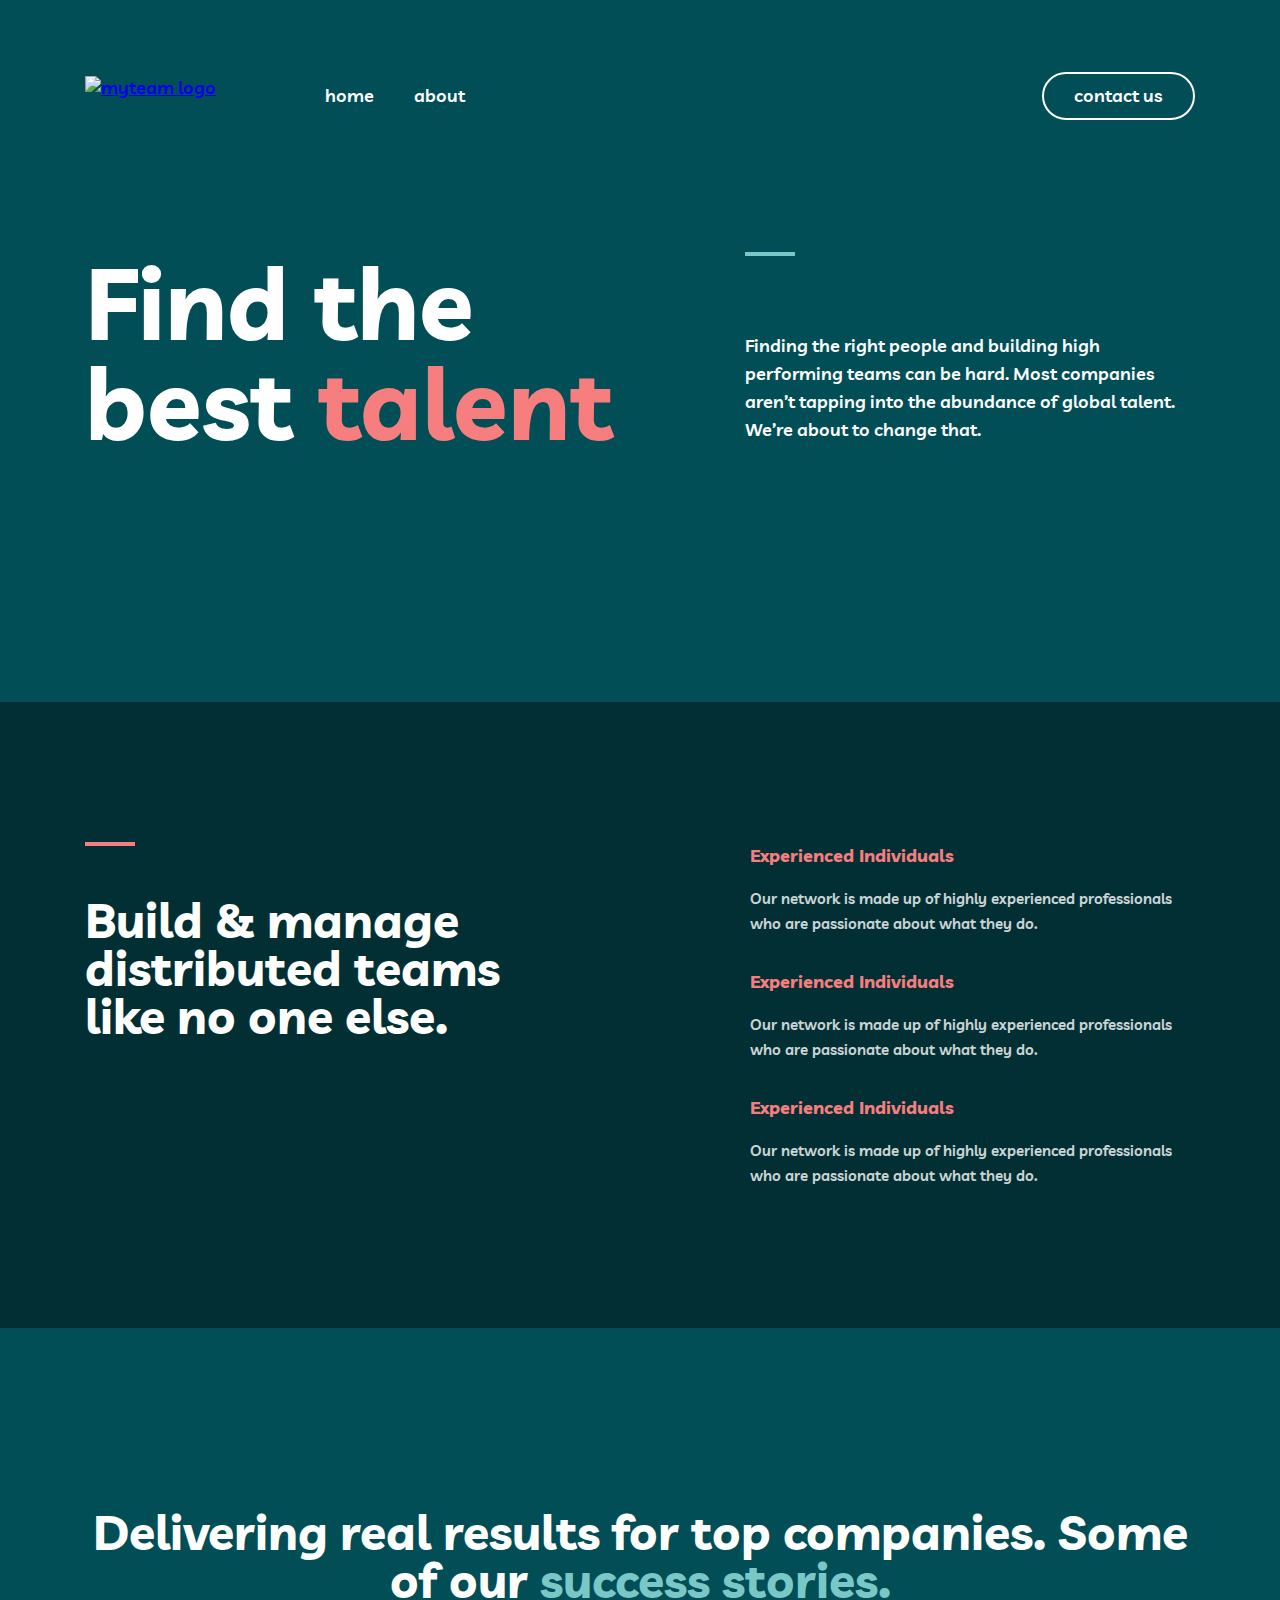
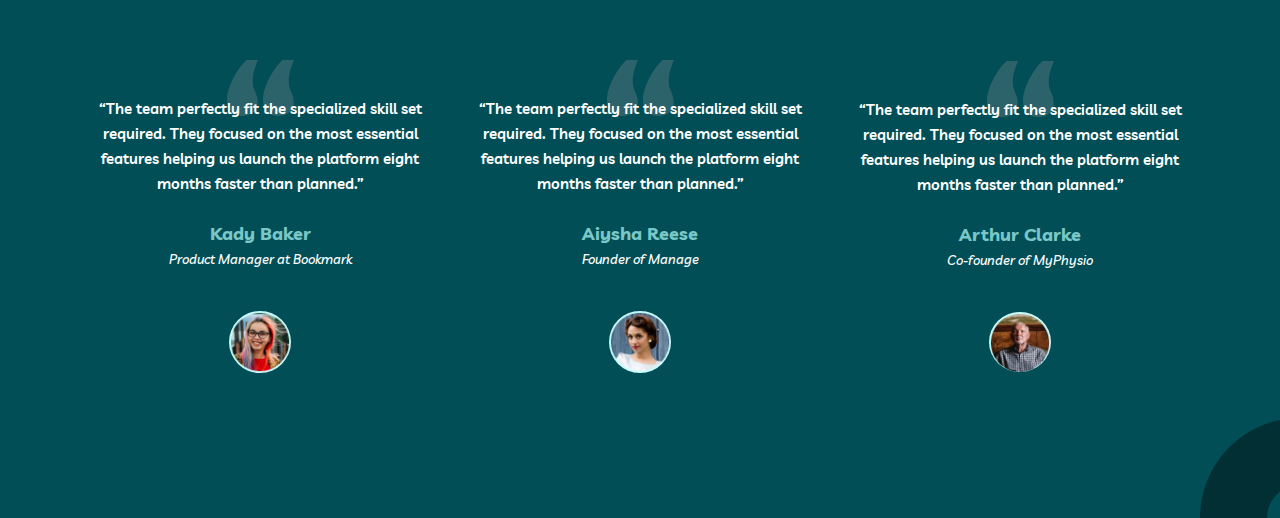
==== index.html @ 44276fc3 "add reviews section desktop and responsive  fix features bg and header width" ====
<!DOCTYPE html>
<html lang="en">

<head>
  <meta charset="UTF-8" />
  <meta name="viewport" content="width=device-width, initial-scale=1.0" />
  <title>Document</title>
  <link href="https://fonts.googleapis.com/css2?family=Livvic:wght@500;600;700&display=swap" rel="stylesheet">
  <link rel="stylesheet" href="./css/normalize.css" />
  <!-- <link rel="stylesheet" href="./css/style.min.css"> -->
  <link rel="stylesheet" href="./css/style.css" />

</head>


<body>
  <!-- HEADER -->

  <header class="header">
    <div class="container header__container">
      <a class="header__logo-link logo-link" href="index.html">
        <img class="logo-link__img" src="./img/logo.svg" alt="myteam logo" width="160" height="40">
      </a>
      <div class="header__nav-wrapper">
        <nav class="nav">
          <ul class="nav__list">
            <li class="nav__item">
              <a class="nav__link" href="#">home</a>
            </li>
            <li class="nav__item">
              <a class="nav__link" href="#">about</a>
            </li>
          </ul>
          <a class="nav__contact btn btn--light" href="#">contact us</a>
        </nav>
      </div>
      <button class="toggler-btn" type="button" aria-label="toggle menu button">
      </button>
    </div>
  </header>

  <!-- INTRO -->

  <section class="intro">
    <div class="container intro__container">
      <h1 class="intro__header">Find the best
        <span class="intro__header-span">talent</span></h1>
      <p class="intro__desc">Finding the right people and building high performing teams can be hard. Most companies
        aren’t tapping into the abundance of global talent. We’re about to change that.</p>
    </div>
  </section>

  <!-- FEATURES -->

  <section class="features">
    <div class="container features__container">
      <h2 class="features__header">Build & manage distributed teams like no one else.</h2>
      <ul class="features__list">
        <li class="features__item feature feature-man">
          <div class="feature__info">
            <h2 class="feature__header">Experienced Individuals</h2>
            <p class="feature__desc">Our network is made up of highly experienced professionals who are passionate about
              what they do.</p>
          </div>
        </li>
        <li class="features__item feature feature-easy">
          <div class="feature__info">
            <h2 class="feature__header">Experienced Individuals</h2>
            <p class="feature__desc">Our network is made up of highly experienced professionals who are passionate about
              what they do.</p>
          </div>
        </li>
        <li class="features__item feature feature-diagram">
          <div class="feature__info">
            <h2 class="feature__header">Experienced Individuals</h2>
            <p class="feature__desc">Our network is made up of highly experienced professionals who are passionate about
              what they do.</p>
          </div>
        </li>
      </ul>
    </div>
  </section>

  <section class="reviews">
    <div class="container">
      <h2 class="reviews__header">
        Delivering real results for top companies. Some of our
        <span class="reviews__header-span">success stories.</span>
      </h2>
      <ul class="reviews__list">
        <li class="reviews__item review">
          <p class="review__desc"> “The team perfectly fit the specialized skill set required. They focused on the most
            essential features helping us launch the platform eight months faster than planned.”</p>
          <div class="review__user">
            <p class="review__user-name">Kady Baker</p>
            <p class="review__user-job">Product Manager at Bookmark</p>
            <img class="review__user-img" src="./img/qizil.jpg" alt="Qizil koylakli xonim" width="62" height="62"
              srcset="./img/qizil.jpg 1x, ./img/qizil@2x.jpg 2x">
          </div>
        </li>
        <li class="reviews__item review">
          <p class="review__desc"> “The team perfectly fit the specialized skill set required. They focused on the most
            essential features helping us launch the platform eight months faster than planned.”</p>
          <div class="review__user">
            <p class="review__user-name">Aiysha Reese</p>
            <p class="review__user-job">Founder of Manage</p>
            <img class="review__user-img" src="./img/qiz-oq.jpg" alt="qiz oq koylakli" width="62" height="62"
              srcset="./img/qiz-oq.jpg 1x, ./img/qiz-oq@2x.jpg 2x">
          </div>
        </li>
        <li class="reviews__item review">
          <p class="review__desc"> “The team perfectly fit the specialized skill set required. They focused on the most
            essential features helping us launch the platform eight months faster than planned.”</p>
          <div class="review__user">
            <p class="review__user-name">Arthur Clarke</p>
            <p class="review__user-job">Co-founder of MyPhysio</p>
            <img class="review__user-img" src="./img/bobo.jpg" alt="bobo" width="62" height="62"
              srcset="./img/bobo.jpg 1x, ./img/bobo@2x.jpg 2x">
          </div>
        </li>
      </ul>
    </div>
  </section>

  <script>
    var header = document.querySelector('.header');
    var btn = document.querySelector('.toggler-btn');
    btn.addEventListener('click', () => {
      header.classList.toggle('header--open');
    });
  </script>
</body>

</html>
---- css/style.css ----
html {
  box-sizing: border-box;
  scroll-behavior: smooth;
}

*,
*::before,
*::after {
  box-sizing: inherit;
}

body {
  padding: 0;
  margin: 0;
  font-family: "Livvic", "Arial", sans-serif;
  font-size: 18px;
  background-color: #014e56;
  color: #fff;
  font-weight: 600;
}

img {
  max-width: 100%;
  height: auto;
}

.visually-hidden {
  position: absolute;
  width: 1px;
  height: 1px;
  margin: -1px;
  border: 0;
  padding: 0;
  clip: rect(0 0 0 0);
  overflow: hidden;
}

.container {
  max-width: 1150px;
  padding-left: 20px;
  padding-right: 20px;
  margin-left: auto;
  margin-right: auto;
}

/* btn */

.btn {
  display: inline-block;
  vertical-align: baseline;
  padding: 8px 30px;
  border: 2px solid transparent;
  border-radius: 24px;
  font-size: 18px;
  line-height: 28px;
  text-transform: lowercase;
  text-decoration: none;
  text-align: center;
  white-space: nowrap;
}

.btn:active {
  opacity: 0.7;
}
/* Light btn */
.btn--light {
  border-color: #fff;
  color: #fff;
}

.btn--light:hover {
  background-color: #fff;
  color: #002529;
}

.btn--light[disabled],
.btn--light.disabled {
  opacity: 0.25;
  background-color: transparent;
  color: #fff;
  pointer-events: none;
}

/* Dark btn */

.btn--dark {
  border-color: #012f34;
  color: #012f34;
}

.btn--dark:hover {
  background-color: #012f34;
  color: #fff;
}

.btn--dark[disabled],
.btn--dark.disabled {
  opacity: 0.25;
  background-color: transparent;
  color: #012f34;
  pointer-events: none;
}

/* Secondary btn */

.btn--secondary {
  background-color: #fff;
  border-color: #fff;
  color: #002529;
}

.btn--secondary:hover {
  border-color: #79c8c7;
  background-color: #79c8c7;
  color: #002529;
}

.btn--secondary[disabled],
.btn--secondary.disabled {
  opacity: 0.25;
  background-color: #79c8c7;
  color: #002529;
  pointer-events: none;
}

.header {
  padding-top: 72px;
  padding-bottom: 72px;
}
.header__container {
  display: flex;
  align-items: center;
}
.header__logo-link {
  margin-right: 80px;
}
.logo-link {
  flex-shrink: 0;
}

.logo-link__img {
  display: block;
}
.header__nav-wrapper {
  flex-grow: 1;
}
.nav {
  display: flex;
  align-items: center;
}
.nav__list {
  margin-top: 0;
  margin-bottom: 0;
  padding-left: 0;
  list-style-type: none;
  display: flex;
  align-items: center;
}
.nav__item:not(:last-child) {
  margin-right: 40px;
}
.nav__link {
  display: block;
  text-decoration: none;
  font-weight: 600;
  font-size: 18px;
  line-height: 28px;
  color: #ffffff;
}
.nav__contact {
  margin-left: auto;
}
.toggler-btn {
  display: none;
}
.intro {
  padding-top: 60px;
  padding-bottom: 250px;
  background-image: url("../img/disc-dark.png"), url("../img/disc-double.png");
  background-repeat: no-repeat;
  background-position: left calc(50% - 770px) top 60px,
    right calc(50% - 400px) bottom -100px;
}
.intro__container {
  display: flex;
  align-items: flex-start;
  justify-content: space-between;
}
.intro__header {
  margin-top: 0;
  margin-bottom: 0;
  font-weight: bold;
  font-size: 100px;
  line-height: 100px;
  color: #ffffff;
  max-width: 620px;
}
.intro__header-span {
  display: inline-block;
  vertical-align: baseline;
  color: #f67e7e;
}
.intro__desc {
  margin-top: 0;
  margin-bottom: 0;
  padding-top: 80px;
  font-weight: 600;
  font-size: 18px;
  line-height: 28px;
  color: #ffffff;
  max-width: 450px;
  position: relative;
}
.intro__desc::before {
  content: "";
  display: block;
  height: 4px;
  width: 50px;
  background-color: #79c8c7;
  position: absolute;
  top: 0;
  left: 0;
}
.features {
  padding-top: 140px;
  padding-bottom: 140px;
  background-color: #012f34;
  background-image: url("../img/features-bg.png");
  background-repeat: no-repeat;
  background-position: right calc(50% - 760px) bottom;
}
.features__container {
  display: flex;
  align-items: flex-start;
  justify-content: space-between;
}
.features__header {
  margin-top: 0;
  margin-bottom: 0;
  margin-right: 125px;
  padding-top: 54px;
  font-weight: bold;
  font-size: 48px;
  line-height: 48px;
  color: #ffffff;
  max-width: 445px;
  position: relative;
}
.features__header::before {
  content: "";
  display: block;
  height: 4px;
  width: 50px;
  background-color: #f67e7e;
  position: absolute;
  top: 0;
  left: 0;
}
.features__list {
  margin-top: 0;
  margin-bottom: 0;
  padding-left: 0;
  list-style-type: none;
  display: flex;
  flex-direction: column;
}
.features__item:not(:last-child) {
  margin-bottom: 32px;
}
.feature {
  display: flex;
  align-items: flex-start;
}
.feature::before {
  content: "";
  width: 72px;
  height: 72px;
  background-repeat: no-repeat;
  background-position: center center;
  margin-right: 23px;
}
.feature-man::before {
  background-image: url("../img/man.png");
}
.feature-easy::before {
  background-image: url("../img/easy.png");
}
.feature-diagram::before {
  background-image: url("../img/diagram.png");
}
.feature__info {
  max-width: 445px;
}
.feature__header {
  margin-top: 0;
  margin-bottom: 16px;
  font-weight: bold;
  font-size: 18px;
  line-height: 28px;
  color: #f67e7e;
}
.feature__desc {
  margin-top: 0;
  margin-bottom: 0;
  font-weight: 600;
  font-size: 15px;
  line-height: 25px;
  color: #ffffff;
  mix-blend-mode: normal;
  opacity: 0.8;
}
.reviews {
  padding-top: 140px;
  padding-bottom: 140px;
  background-image: url("../img/reviews-bg.png"),
    url("../img/reviews-bottom.png");
  background-repeat: no-repeat;
  background-position: left calc(50% - 700px) top,
    right calc(50% - 660px) bottom -100px;
}
.reviews__header {
  font-weight: bold;
  font-size: 48px;
  line-height: 48px;
  text-align: center;
  color: #ffffff;
  margin-bottom: 56px;
}
.reviews__header-span {
  color: #79c8c7;
}
.reviews__list {
  margin-top: 0;
  margin-bottom: 0;
  padding-left: 0;
  list-style-type: none;
  display: flex;
  align-items: center;
}
.reviews__item {
  max-width: 350px;
  text-align: center;
  padding-top: 36px;
  background-image: url("../img/qosh.png");
  background-repeat: no-repeat;
  background-position: center top;
}
.reviews__item:not(:last-child) {
  margin-right: 30px;
}
.review__desc {
  font-weight: 600;
  font-size: 15px;
  line-height: 25px;
  color: #ffffff;
  margin-top: 0;
  margin-bottom: 24px;
}
.review__user {
}
.review__user-name {
  font-weight: bold;
  font-size: 18px;
  line-height: 28px;
  color: #79c8c7;
  margin-top: 0;
  margin-bottom: 2px;
}
.review__user-job {
  font-weight: 500;
  font-style: italic;
  font-size: 13px;
  line-height: 18px;
  color: #ffffff;
  margin-top: 0;
  margin-bottom: 43px;
}
.review__user-img {
  border-radius: 50%;
  /* border: 2px solid #c4fffe; */
}
@media only screen and (max-width: 768px) {
  .container {
    padding-left: 40px;
    padding-right: 40px;
  }
  .header {
    padding-top: 64px;
    padding-bottom: 64px;
  }
  .header__logo-link {
    margin-right: 48px;
  }
  .logo-link__img {
    width: 128px;
    height: 32px;
  }
  .intro {
    padding-top: 48px;
    padding-bottom: 256px;
    background-image: url("../img/disc-double.png");
    background-repeat: no-repeat;
    background-position: center bottom -100px;
  }
  .intro__container {
    align-items: center;
    flex-direction: column;
  }
  .intro__header {
    margin-bottom: 24px;
    text-align: center;
    font-size: 64px;
    line-height: 56px;
    max-width: 350px;
  }
  .intro__desc {
    text-align: center;
    padding-top: 0;
    font-size: 15px;
    line-height: 28px;
  }
  .intro__desc::before {
    display: none;
  }
  .features {
    padding-top: 100px;
    padding-bottom: 100px;
    padding-left: 50px;
    padding-right: 50px;
    background-position: right calc(50% - 390px) top;
  }
  .features__container {
    flex-direction: column;
  }
  .features__header {
    margin-bottom: 65px;
    margin-right: 0;
    padding-top: 32px;
    font-size: 32px;
    line-height: 32px;
    max-width: 445px;
  }
  .features__list {
    flex-direction: column;
  }
  .reviews {
    padding-top: 100px;
    padding-bottom: 100px;
    background-image: url("../img/reviews-bg.png"),
      url("../img/reviews-bottom.png");
    background-position: left top, right bottom -100px;
  }
  .reviews__header {
    font-size: 32px;
    line-height: 32px;
    margin-bottom: 48px;
  }
  .reviews__list {
    flex-direction: column;
  }
  .reviews__item {
    max-width: 100%;
    margin-bottom: 48px;
  }
  .reviews__item:not(:last-child) {
    margin-right: 0;
  }
  .review__desc {
    margin-bottom: 16px;
  }
  .review__user {
  }
  .review__user-name {
  }
  .review__user-job {
    margin-bottom: 16px;
  }
}
@media only screen and (max-width: 700px) {
  .header {
    padding-top: 48px;
    padding-bottom: 48px;
  }
  .header__container {
    justify-content: space-between;
  }
  .header__nav-wrapper {
    display: none;
    background-color: rgba(0, 0, 0, 0.5);
    position: fixed;
    z-index: 5;
    top: 0;
    left: 0;
    width: 100%;
    height: 100%;
  }
  .nav {
    flex-direction: column;
    display: none;
    align-items: flex-start;
    position: absolute;
    top: 0;
    right: 0;
    width: 68%;
    height: 100%;
    padding-left: 48px;
    padding-top: 112px;
    background-color: #2c6269;
    background-image: url("../img/disc-red.png");
    background-repeat: no-repeat;
    background-position: right -100px bottom;
    transform: translateX(100%);
    animation-name: nav-animation;
    animation-duration: 0.6s;
    animation-fill-mode: forwards;
    animation-iteration-count: 1;
  }
  .nav__list {
    flex-direction: column;
    margin-bottom: 34px;
    align-items: flex-start;
  }
  .nav__item:not(:last-child) {
    margin-left: 0;
    margin-right: 0;
    margin-bottom: 24px;
  }
  .nav__item {
    transform: translateX(100%);
    opacity: 0;
    animation-name: nav-item;
    animation-duration: 1s;
    animation-fill-mode: forwards;
    animation-iteration-count: 1;
  }
  .nav__contact {
    margin: 0;
    transform: translateX(100%);
    opacity: 0;
    animation-name: nav-item;
    animation-duration: 1s;
    animation-fill-mode: forwards;
    animation-iteration-count: 1;
  }
  .toggler-btn {
    display: block;
    position: relative;
    z-index: 10;
    border: none;
    outline: none;
    padding: 0;
    width: 20px;
    height: 17px;
    background-color: transparent;
    background-image: url("../img/toggle.svg");
    background-position: left top;
    transition: background-position 0.2s ease;
  }
  .toggler-btn::before {
    content: "";
    position: absolute;
    left: 0;
    top: 0;
    width: 100%;
    height: 100%;
    transform: scale(2);
    content: "";
  }
  .header--open .header__nav-wrapper {
    display: block;
  }
  .header--open .nav {
    display: block;
  }
  .header--open .toggler-btn {
    background-position: right center;
  }
  @keyframes nav-animation {
    from {
      transform: translateX(100%);
    }
    to {
      transform: translateX(0);
    }
  }
  @keyframes nav-item {
    from {
      transform: translateX(100%);
      opacity: 0;
    }
    to {
      transform: translateX(0);
      opacity: 1;
    }
  }
  .intro {
    padding-top: 32px;
    padding-bottom: 197px;
    background-image: url("../img/disc-double.png");
    background-repeat: no-repeat;
    background-position: center bottom -100px;
  }
  .intro__container {
    align-items: center;
    flex-direction: column;
  }
  .intro__header {
    margin-bottom: 18px;
    text-align: center;
    font-size: 40px;
    line-height: 40px;
    max-width: 245px;
  }
  .intro__desc {
    text-align: center;
    padding-top: 0;
    font-size: 15px;
    line-height: 28px;
  }
  .intro__desc::before {
    display: none;
  }
  .features {
    padding-top: 64px;
    padding-bottom: 64px;
    padding-left: 0;
    padding-right: 0;
    background-position: right -100px top;
  }
  .features__container {
    flex-direction: column;
  }
  .features__header {
    margin-bottom: 56px;
    max-width: 445px;
    /* min-width: 100%; */
  }
  .features__list {
    flex-direction: column;
    justify-content: center;
  }
  .features__item {
    text-align: center;
    flex-direction: column;
    margin-bottom: 48px;
  }
  .feature__info {
    /* max-width: 327px; */
    max-width: 100%;
  }
  .features__item::before {
    margin-right: auto;
    margin-left: auto;
    margin-bottom: 16px;
  }
  .reviews {
    padding-top: 140px;
    padding-bottom: 140px;
    background-image: url("../img/reviews-bg.png"),
      url("../img/reviews-bottom.png");
    background-position: left top, right bottom -100px;
  }
  .reviews__header {
    margin-bottom: 48px;
  }
  .reviews__list {
    flex-direction: column;
  }
  .reviews__item {
    margin-bottom: 48px;
  }
  .reviews__item:not(:last-child) {
    margin-right: 0;
  }
  .review__desc {
    margin-bottom: 16px;
  }
  .review__user {
  }
  .review__user-name {
  }
  .review__user-job {
    margin-bottom: 16px;
  }
}
@media only screen and (max-width: 450px) {
  .features__header {
    max-width: 240px;
    /* min-width: 100%; */
  }
}
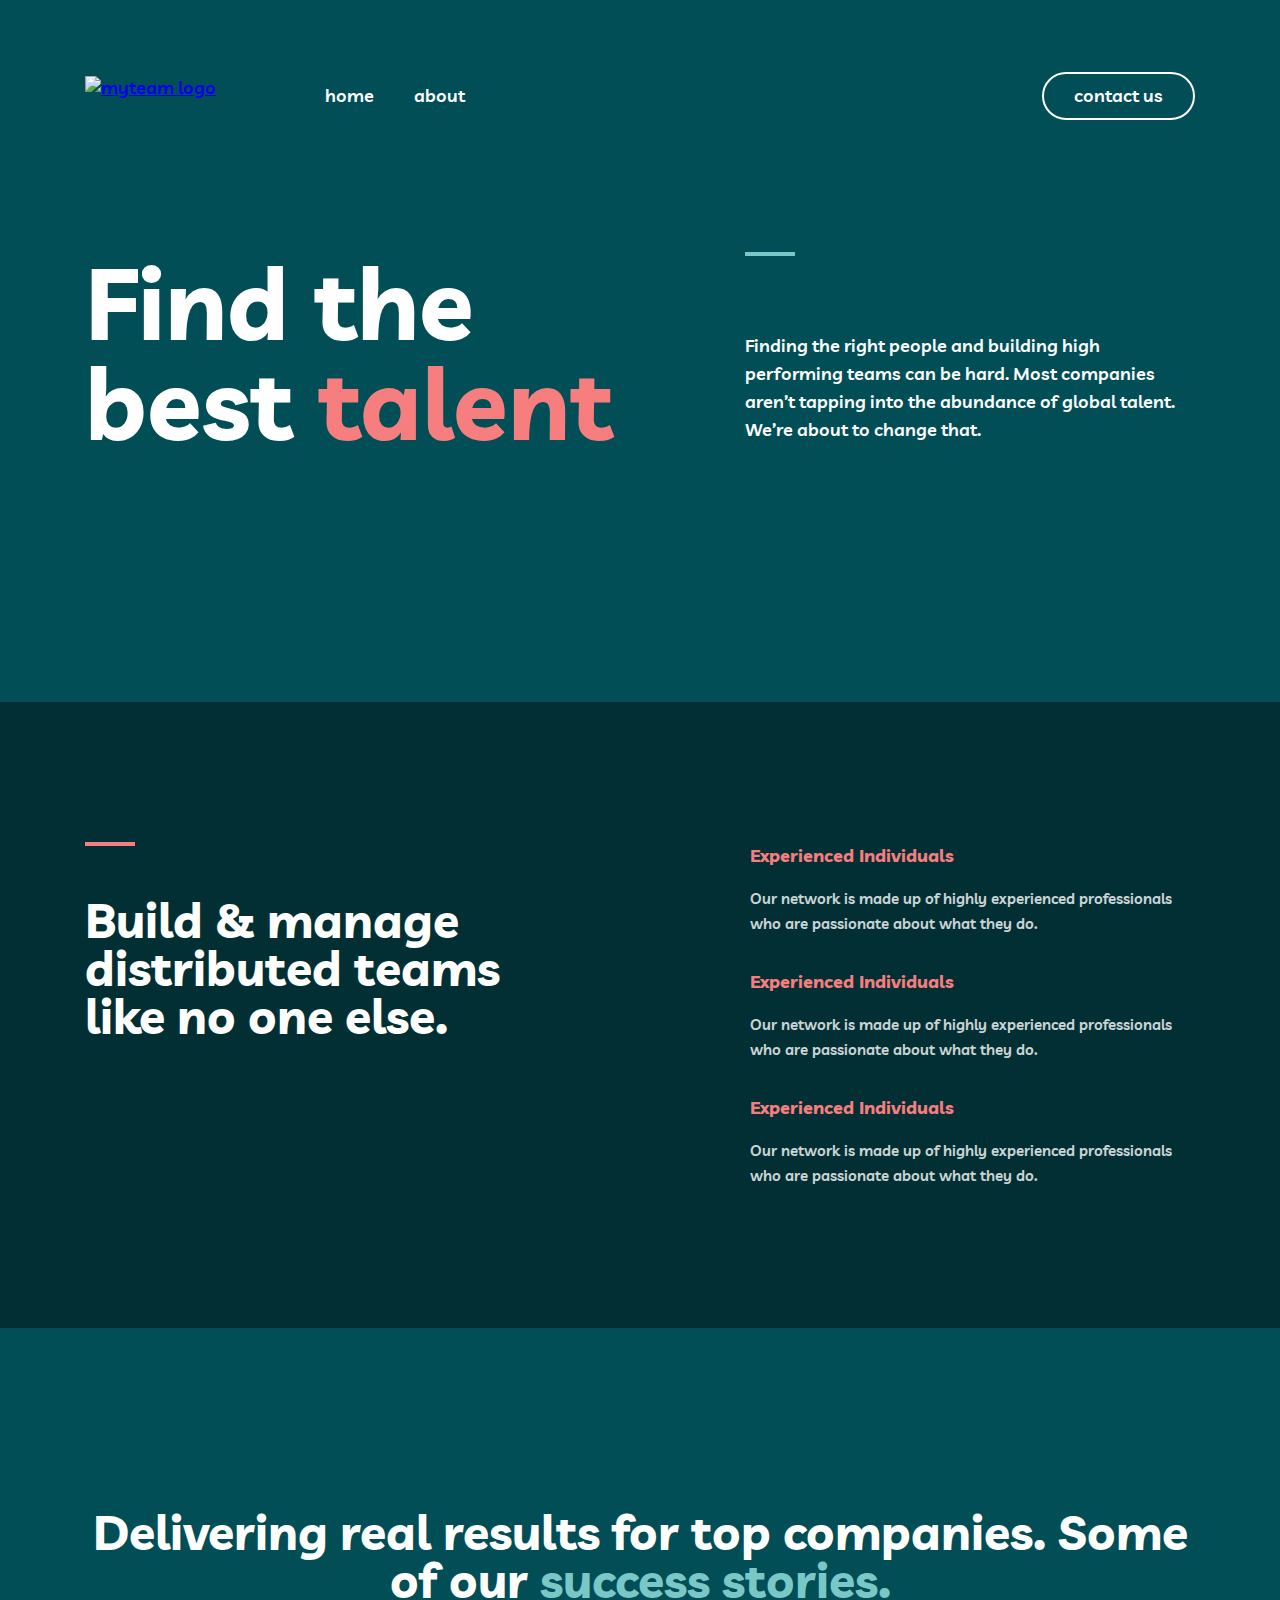
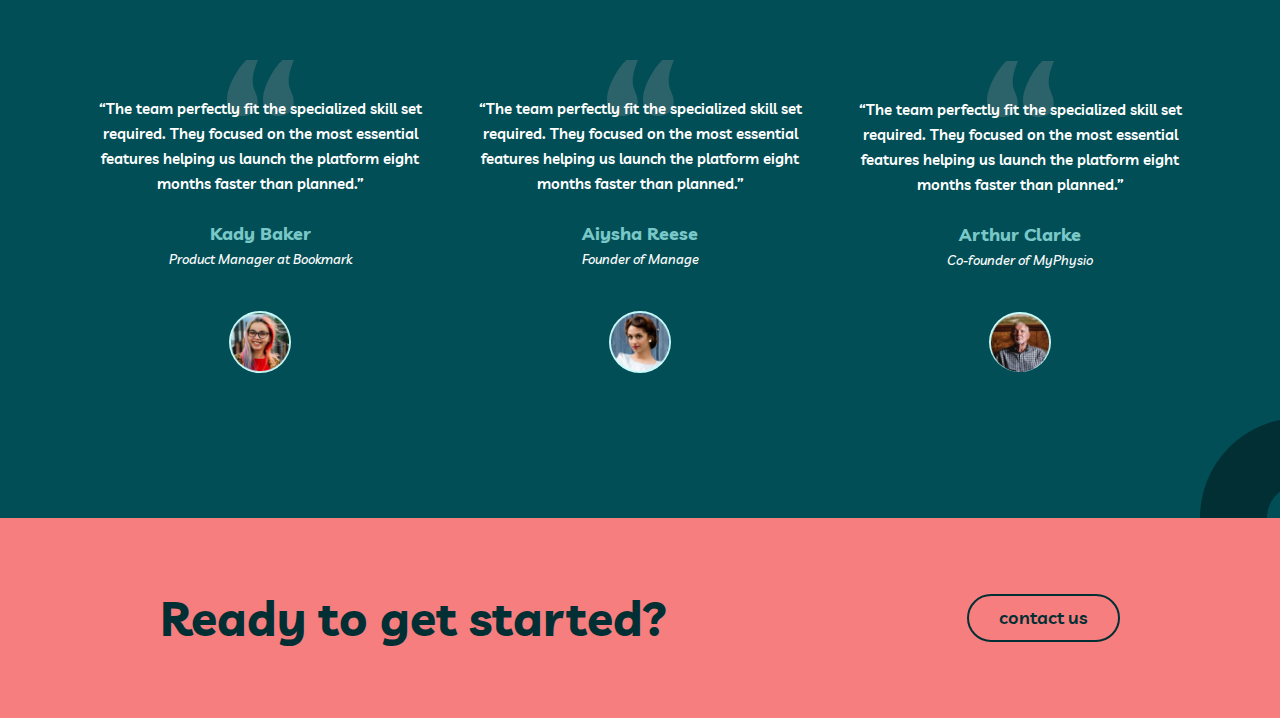
==== commit 4e100f48: "add start action  section desktop and responsive change mobile and planshet container padding" ====
--- a/index.html
+++ b/index.html
@@ -15,7 +15,6 @@
 
 <body>
   <!-- HEADER -->
-
   <header class="header">
     <div class="container header__container">
       <a class="header__logo-link logo-link" href="index.html">
@@ -39,88 +38,106 @@
     </div>
   </header>
 
-  <!-- INTRO -->
+  <main class="main">
 
-  <section class="intro">
-    <div class="container intro__container">
-      <h1 class="intro__header">Find the best
-        <span class="intro__header-span">talent</span></h1>
-      <p class="intro__desc">Finding the right people and building high performing teams can be hard. Most companies
-        aren’t tapping into the abundance of global talent. We’re about to change that.</p>
-    </div>
-  </section>
+    <!-- INTRO -->
+    <section class="intro">
+      <div class="container intro__container">
+        <h1 class="intro__header">Find the best
+          <span class="intro__header-span">talent</span></h1>
+        <p class="intro__desc">Finding the right people and building high performing teams can be hard. Most companies
+          aren’t tapping into the abundance of global talent. We’re about to change that.</p>
+      </div>
+    </section>
 
-  <!-- FEATURES -->
+    <!-- FEATURES -->
+    <section class="features">
+      <div class="container features__container">
+        <h2 class="features__header">Build & manage distributed teams like no one else.</h2>
+        <ul class="features__list">
+          <li class="features__item feature feature-man">
+            <div class="feature__info">
+              <h2 class="feature__header">Experienced Individuals</h2>
+              <p class="feature__desc">Our network is made up of highly experienced professionals who are passionate
+                about
+                what they do.</p>
+            </div>
+          </li>
+          <li class="features__item feature feature-easy">
+            <div class="feature__info">
+              <h2 class="feature__header">Experienced Individuals</h2>
+              <p class="feature__desc">Our network is made up of highly experienced professionals who are passionate
+                about
+                what they do.</p>
+            </div>
+          </li>
+          <li class="features__item feature feature-diagram">
+            <div class="feature__info">
+              <h2 class="feature__header">Experienced Individuals</h2>
+              <p class="feature__desc">Our network is made up of highly experienced professionals who are passionate
+                about
+                what they do.</p>
+            </div>
+          </li>
+        </ul>
+      </div>
+    </section>
 
-  <section class="features">
-    <div class="container features__container">
-      <h2 class="features__header">Build & manage distributed teams like no one else.</h2>
-      <ul class="features__list">
-        <li class="features__item feature feature-man">
-          <div class="feature__info">
-            <h2 class="feature__header">Experienced Individuals</h2>
-            <p class="feature__desc">Our network is made up of highly experienced professionals who are passionate about
-              what they do.</p>
-          </div>
-        </li>
-        <li class="features__item feature feature-easy">
-          <div class="feature__info">
-            <h2 class="feature__header">Experienced Individuals</h2>
-            <p class="feature__desc">Our network is made up of highly experienced professionals who are passionate about
-              what they do.</p>
-          </div>
-        </li>
-        <li class="features__item feature feature-diagram">
-          <div class="feature__info">
-            <h2 class="feature__header">Experienced Individuals</h2>
-            <p class="feature__desc">Our network is made up of highly experienced professionals who are passionate about
-              what they do.</p>
-          </div>
-        </li>
-      </ul>
-    </div>
-  </section>
+    <!-- REVIEWS -->
+    <section class="reviews">
+      <div class="container reviews__container">
+        <h2 class="reviews__header">
+          Delivering real results for top companies. Some of our
+          <span class="reviews__header-span">success stories.</span>
+        </h2>
+        <ul class="reviews__list">
+          <li class="reviews__item review">
+            <p class="review__desc"> “The team perfectly fit the specialized skill set required. They focused on the
+              most
+              essential features helping us launch the platform eight months faster than planned.”</p>
+            <div class="review__user">
+              <p class="review__user-name">Kady Baker</p>
+              <p class="review__user-job">Product Manager at Bookmark</p>
+              <img class="review__user-img" src="./img/qizil.jpg" alt="Qizil koylakli xonim" width="62" height="62"
+                srcset="./img/qizil.jpg 1x, ./img/qizil@2x.jpg 2x">
+            </div>
+          </li>
+          <li class="reviews__item review">
+            <p class="review__desc"> “The team perfectly fit the specialized skill set required. They focused on the
+              most
+              essential features helping us launch the platform eight months faster than planned.”</p>
+            <div class="review__user">
+              <p class="review__user-name">Aiysha Reese</p>
+              <p class="review__user-job">Founder of Manage</p>
+              <img class="review__user-img" src="./img/qiz-oq.jpg" alt="qiz oq koylakli" width="62" height="62"
+                srcset="./img/qiz-oq.jpg 1x, ./img/qiz-oq@2x.jpg 2x">
+            </div>
+          </li>
+          <li class="reviews__item review">
+            <p class="review__desc"> “The team perfectly fit the specialized skill set required. They focused on the
+              most
+              essential features helping us launch the platform eight months faster than planned.”</p>
+            <div class="review__user">
+              <p class="review__user-name">Arthur Clarke</p>
+              <p class="review__user-job">Co-founder of MyPhysio</p>
+              <img class="review__user-img" src="./img/bobo.jpg" alt="bobo" width="62" height="62"
+                srcset="./img/bobo.jpg 1x, ./img/bobo@2x.jpg 2x">
+            </div>
+          </li>
+        </ul>
+      </div>
+    </section>
 
-  <section class="reviews">
-    <div class="container">
-      <h2 class="reviews__header">
-        Delivering real results for top companies. Some of our
-        <span class="reviews__header-span">success stories.</span>
-      </h2>
-      <ul class="reviews__list">
-        <li class="reviews__item review">
-          <p class="review__desc"> “The team perfectly fit the specialized skill set required. They focused on the most
-            essential features helping us launch the platform eight months faster than planned.”</p>
-          <div class="review__user">
-            <p class="review__user-name">Kady Baker</p>
-            <p class="review__user-job">Product Manager at Bookmark</p>
-            <img class="review__user-img" src="./img/qizil.jpg" alt="Qizil koylakli xonim" width="62" height="62"
-              srcset="./img/qizil.jpg 1x, ./img/qizil@2x.jpg 2x">
-          </div>
-        </li>
-        <li class="reviews__item review">
-          <p class="review__desc"> “The team perfectly fit the specialized skill set required. They focused on the most
-            essential features helping us launch the platform eight months faster than planned.”</p>
-          <div class="review__user">
-            <p class="review__user-name">Aiysha Reese</p>
-            <p class="review__user-job">Founder of Manage</p>
-            <img class="review__user-img" src="./img/qiz-oq.jpg" alt="qiz oq koylakli" width="62" height="62"
-              srcset="./img/qiz-oq.jpg 1x, ./img/qiz-oq@2x.jpg 2x">
-          </div>
-        </li>
-        <li class="reviews__item review">
-          <p class="review__desc"> “The team perfectly fit the specialized skill set required. They focused on the most
-            essential features helping us launch the platform eight months faster than planned.”</p>
-          <div class="review__user">
-            <p class="review__user-name">Arthur Clarke</p>
-            <p class="review__user-job">Co-founder of MyPhysio</p>
-            <img class="review__user-img" src="./img/bobo.jpg" alt="bobo" width="62" height="62"
-              srcset="./img/bobo.jpg 1x, ./img/bobo@2x.jpg 2x">
-          </div>
-        </li>
-      </ul>
-    </div>
-  </section>
+    <!-- START -->
+    <section class="start">
+      <div class="container start__container">
+        <h1 class="start__header">Ready to get started?</h1>
+        <a href="#" class="btn btn--dark">contact us</a>
+      </div>
+    </section>
+
+  </main>
+
 
   <script>
     var header = document.querySelector('.header');
--- a/css/style.css
+++ b/css/style.css
@@ -379,7 +379,36 @@
   border-radius: 50%;
   /* border: 2px solid #c4fffe; */
 }
+.start {
+  padding-top: 76px;
+  padding-bottom: 76px;
+
+  background-color: #f67e7e;
+  background-image: url("../img/action-bg.png");
+  background-repeat: no-repeat;
+  background-position: left calc(50% - 660px) bottom -100px;
+}
+.start__container {
+  display: flex;
+  align-items: center;
+  justify-content: center;
+  padding-left: 95px;
+  padding-right: 95px;
+}
+.start__header {
+  font-weight: bold;
+  font-size: 48px;
+  line-height: 48px;
+  color: #012f34;
+  margin-top: 0;
+  margin-bottom: 0;
+  margin-right: auto;
+}
+/* Responsive  */
+
 @media only screen and (max-width: 768px) {
+  .main {
+  }
   .container {
     padding-left: 40px;
     padding-right: 40px;
@@ -425,12 +454,12 @@
   .features {
     padding-top: 100px;
     padding-bottom: 100px;
-    padding-left: 50px;
-    padding-right: 50px;
     background-position: right calc(50% - 390px) top;
   }
   .features__container {
     flex-direction: column;
+    padding-left: 100px;
+    padding-right: 100px;
   }
   .features__header {
     margin-bottom: 65px;
@@ -450,6 +479,10 @@
       url("../img/reviews-bottom.png");
     background-position: left top, right bottom -100px;
   }
+  .reviews__container {
+    padding-left: 100px;
+    padding-right: 100px;
+  }
   .reviews__header {
     font-size: 32px;
     line-height: 32px;
@@ -475,8 +508,30 @@
   .review__user-job {
     margin-bottom: 16px;
   }
+  .start {
+    padding-top: 76px;
+    padding-bottom: 76px;
+    background-color: #f67e7e;
+    background-image: url("../img/action-bg.png");
+    background-repeat: no-repeat;
+    background-position: left -10px bottom -120px;
+  }
+  .start__container {
+    display: flex;
+    align-items: center;
+    padding-left: 100px;
+    padding-right: 100px;
+  }
+  .start__header {
+    font-size: 32px;
+    line-height: 32px;
+  }
 }
 @media only screen and (max-width: 700px) {
+  .container {
+    padding-left: 24px;
+    padding-right: 24px;
+  }
   .header {
     padding-top: 48px;
     padding-bottom: 48px;
@@ -623,8 +678,6 @@
   .features {
     padding-top: 64px;
     padding-bottom: 64px;
-    padding-left: 0;
-    padding-right: 0;
     background-position: right -100px top;
   }
   .features__container {
@@ -682,10 +735,23 @@
   .review__user-job {
     margin-bottom: 16px;
   }
+  .start {
+  }
+  .start__container {
+    flex-direction: column;
+  }
+  .start__header {
+    text-align: center;
+    margin-right: 0;
+    margin-bottom: 24px;
+  }
 }
 @media only screen and (max-width: 450px) {
   .features__header {
     max-width: 240px;
     /* min-width: 100%; */
   }
-}
+  .start__header {
+    max-width: 327px;
+  }
+}
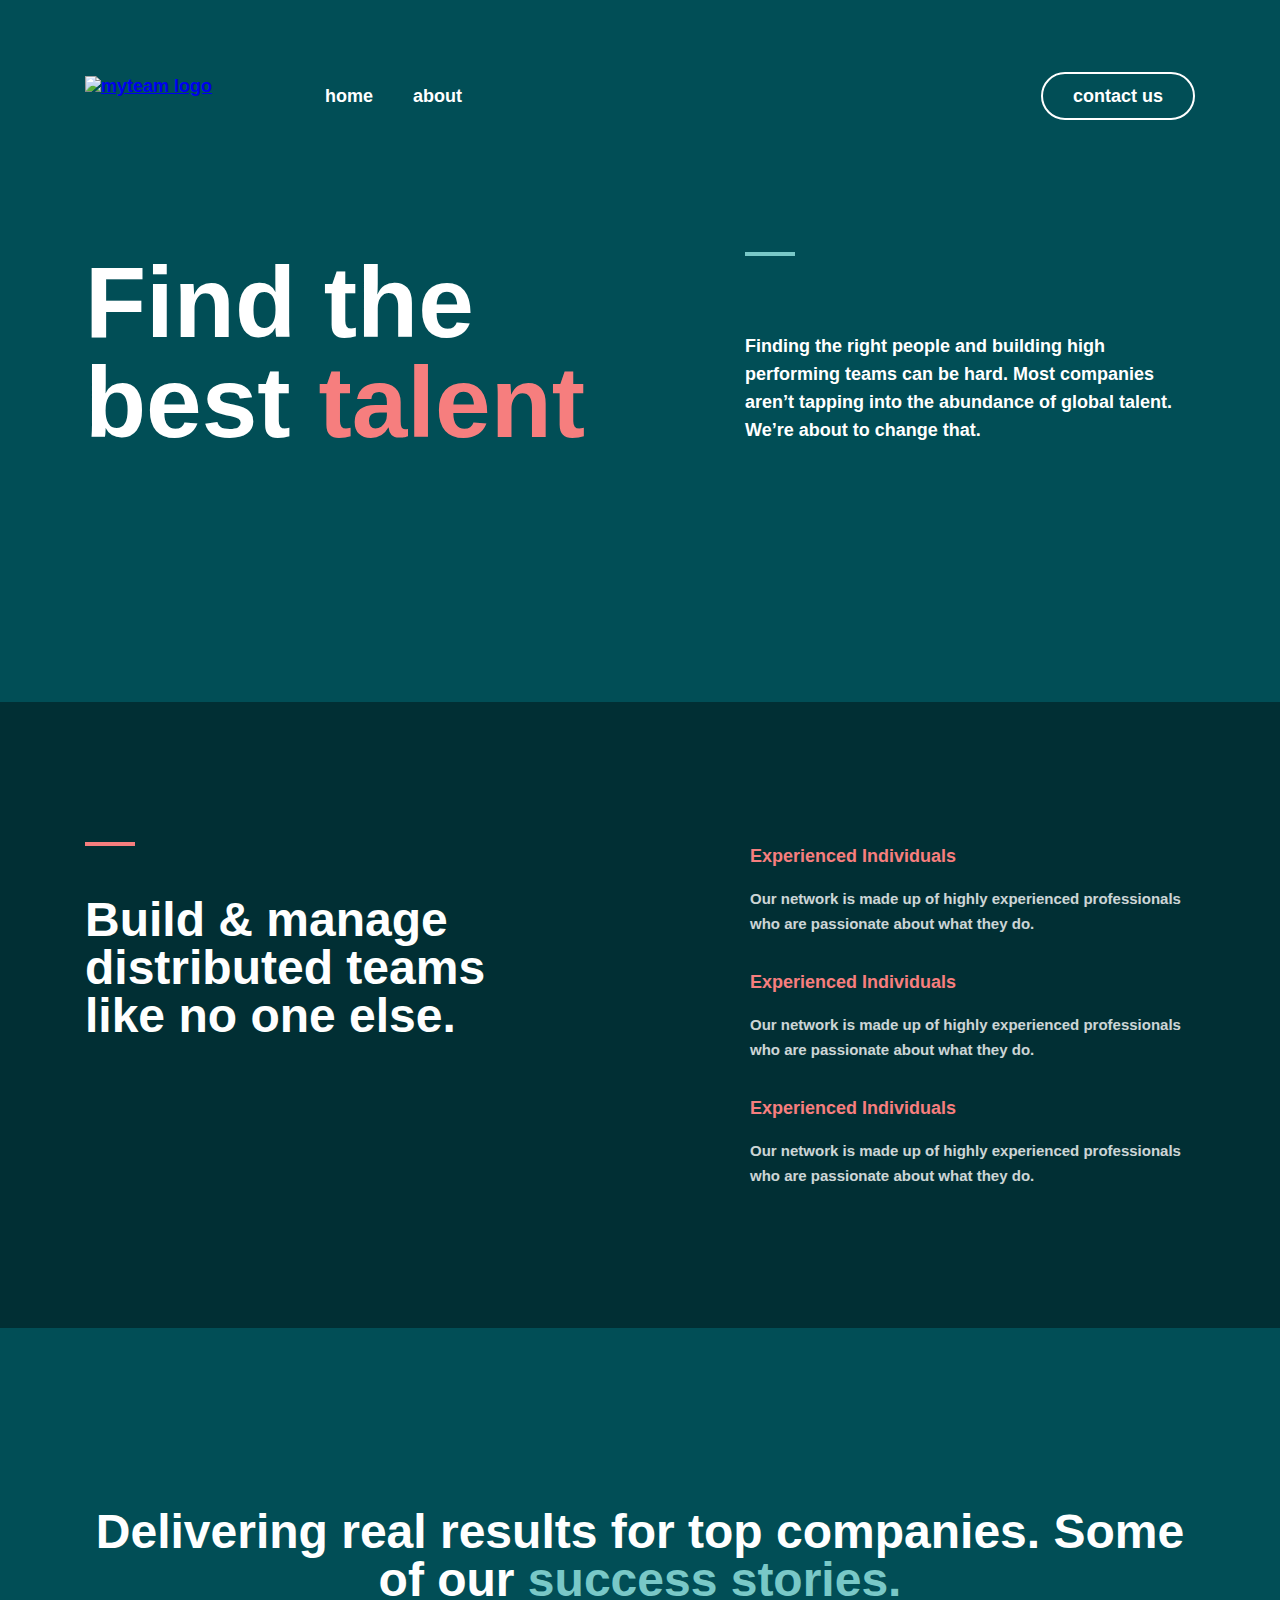
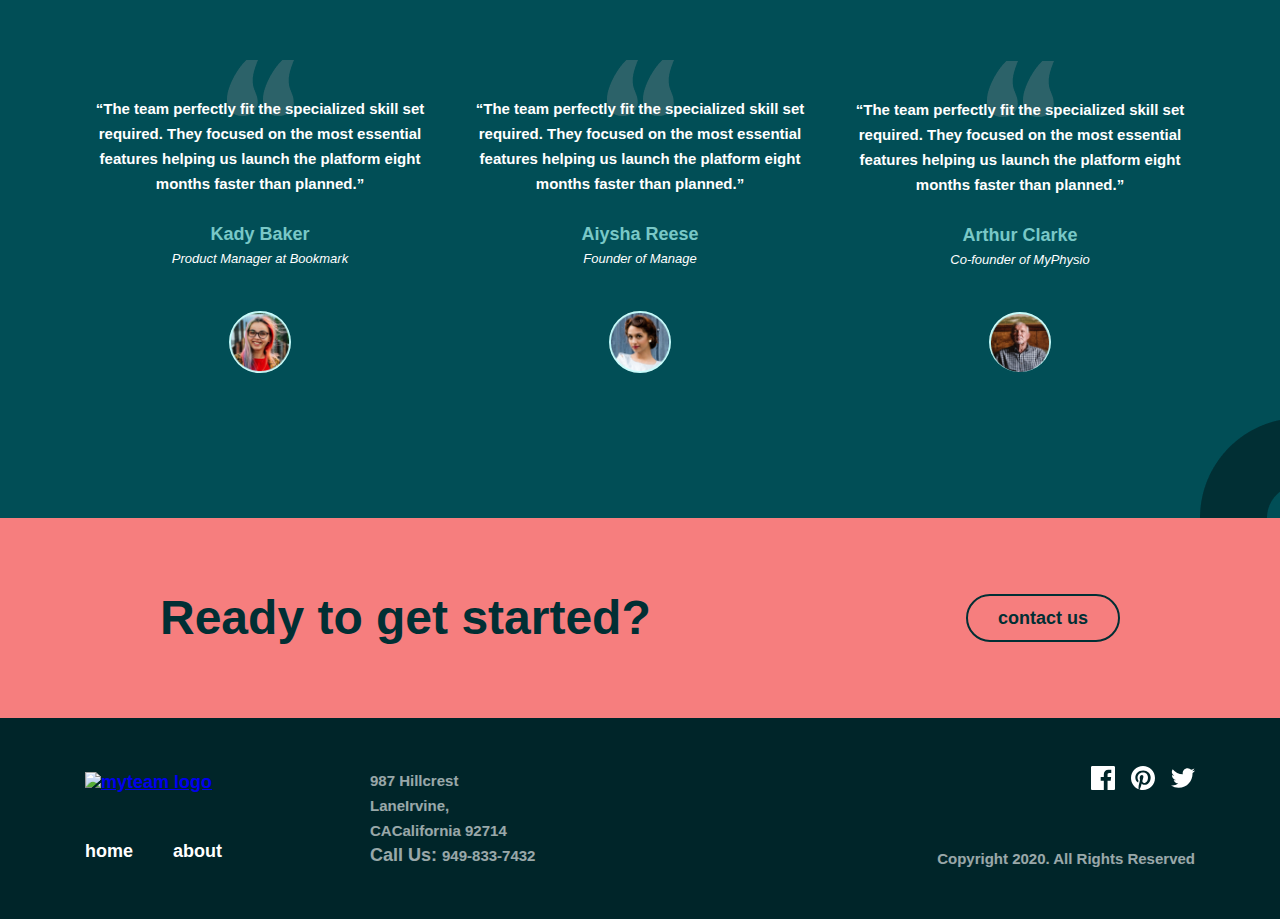
==== commit 885a4d26: "add footer  action  section desktop add logo display:inline-block add contact starter html" ====
--- a/index.html
+++ b/index.html
@@ -5,8 +5,8 @@
   <meta charset="UTF-8" />
   <meta name="viewport" content="width=device-width, initial-scale=1.0" />
   <title>Document</title>
-  <link href="https://fonts.googleapis.com/css2?family=Livvic:wght@500;600;700&display=swap" rel="stylesheet">
-  <link rel="stylesheet" href="./css/normalize.css" />
+  <link h ref="https://fonts.googleapis.com/css2?family=Livvic:wght@500;600;700&display=swap" rel="stylesheet">
+  <link rel="sty4 lesheet" href="./css/normalize.css" />
   <!-- <link rel="stylesheet" href="./css/style.min.css"> -->
   <link rel="stylesheet" href="./css/style.css" />
 
@@ -138,6 +138,63 @@
 
   </main>
 
+  <footer class="footer">
+    <div class="container footer__container">
+      <nav class="footer__nav">
+        <a class=" logo-link" href="index.html">
+          <img class="logo-link__img" src="./img/logo.svg" alt="myteam logo" width="160" height="40">
+        </a>
+        <ul class="nav__list">
+          <li class="nav__item">
+            <a class="nav__link" href="#">home</a>
+          </li>
+          <li class="nav__item">
+            <a class="nav__link" href="#">about</a>
+          </li>
+        </ul>
+      </nav>
+      <div class="footer__center">
+        <address class="footer__address">987 Hillcrest LaneIrvine, CACalifornia 92714</address>
+        <p class="footer__tel">Call Us:
+          <a class="phone-link" href="tel:+9498337432">949-833-7432
+          </a>
+        </p>
+      </div>
+      <div class="footer__right">
+        <ul class="footer__socials-list">
+          <li class="footer__socials-item social">
+            <a class="social__link" href="#">
+              <svg width="24" height="24" viewBox="0 0 24 24" fill="none" xmlns="http://www.w3.org/2000/svg">
+                <path
+                  d="M22.675 0H1.325C.593 0 0 .593 0 1.325v21.351C0 23.407.593 24 1.325 24H12.82v-9.294H9.692v-3.622h3.128V8.413c0-3.1 1.893-4.788 4.659-4.788 1.325 0 2.463.099 2.795.143v3.24l-1.918.001c-1.504 0-1.795.715-1.795 1.763v2.313h3.587l-.467 3.622h-3.12V24h6.116c.73 0 1.323-.593 1.323-1.325V1.325C24 .593 23.407 0 22.675 0z"
+                  fill="#fff" />
+              </svg>
+            </a>
+          </li>
+          <li class="footer__socials-item social">
+            <a class="social__link" href="#">
+              <svg width="24" height="24" viewBox="0 0 24 24" fill="none" xmlns="http://www.w3.org/2000/svg">
+                <path
+                  d="M12 0C5.373 0 0 5.372 0 12c0 5.084 3.163 9.426 7.627 11.174-.105-.949-.2-2.405.042-3.441.218-.937 1.407-5.965 1.407-5.965s-.359-.719-.359-1.782c0-1.668.967-2.914 2.171-2.914 1.023 0 1.518.769 1.518 1.69 0 1.029-.655 2.568-.994 3.995-.283 1.194.599 2.169 1.777 2.169 2.133 0 3.772-2.249 3.772-5.495 0-2.873-2.064-4.882-5.012-4.882-3.414 0-5.418 2.561-5.418 5.207 0 1.031.397 2.138.893 2.738a.36.36 0 01.083.345l-.333 1.36c-.053.22-.174.267-.402.161-1.499-.698-2.436-2.889-2.436-4.649 0-3.785 2.75-7.262 7.929-7.262 4.163 0 7.398 2.967 7.398 6.931 0 4.136-2.607 7.464-6.227 7.464-1.216 0-2.359-.631-2.75-1.378l-.748 2.853c-.271 1.043-1.002 2.35-1.492 3.146C9.57 23.812 10.763 24 12 24c6.627 0 12-5.373 12-12 0-6.628-5.373-12-12-12z"
+                  fill="#fff" />
+              </svg>
+            </a>
+          </li>
+          <li class="footer__socials-item social">
+            <a class="social__link" href="#">
+              <svg width="24" height="20" viewBox="0 0 24 20" fill="none" xmlns="http://www.w3.org/2000/svg">
+                <path
+                  d="M24 2.557a9.83 9.83 0 01-2.828.775A4.932 4.932 0 0023.337.608a9.864 9.864 0 01-3.127 1.195A4.916 4.916 0 0016.616.248c-3.179 0-5.515 2.966-4.797 6.045A13.978 13.978 0 011.671 1.149a4.93 4.93 0 001.523 6.574 4.903 4.903 0 01-2.229-.616c-.054 2.281 1.581 4.415 3.949 4.89a4.935 4.935 0 01-2.224.084 4.928 4.928 0 004.6 3.419A9.9 9.9 0 010 17.54a13.94 13.94 0 007.548 2.212c9.142 0 14.307-7.721 13.995-14.646A10.025 10.025 0 0024 2.557z"
+                  fill="#fff" />
+              </svg>
+            </a>
+          </li>
+        </ul>
+        <p class="copy">Copyright 2020. All Rights Reserved</p>
+      </div>
+
+    </div>
+  </footer>
 
   <script>
     var header = document.querySelector('.header');
--- a/css/style.css
+++ b/css/style.css
@@ -136,8 +136,9 @@
 }
 .logo-link {
   flex-shrink: 0;
-}
-
+  display: inline-block;
+  vertical-align: baseline;
+}
 .logo-link__img {
   display: block;
 }
@@ -356,8 +357,6 @@
   margin-top: 0;
   margin-bottom: 24px;
 }
-.review__user {
-}
 .review__user-name {
   font-weight: bold;
   font-size: 18px;
@@ -404,11 +403,82 @@
   margin-bottom: 0;
   margin-right: auto;
 }
+.footer {
+  background-color: #002529;
+  padding-top: 48px;
+  padding-bottom: 48px;
+}
+.footer__container {
+  display: flex;
+  align-items: center;
+}
+.footer__nav {
+  margin-right: 125px;
+}
+.footer__nav .logo-link {
+  margin-bottom: 25px;
+}
+.footer__center {
+  display: flex;
+  flex-direction: column;
+}
+.footer__address {
+  font-style: normal;
+  max-width: 150px;
+  font-size: 15px;
+  line-height: 25px;
+  color: #ffffff;
+  mix-blend-mode: normal;
+  opacity: 0.6;
+}
+.footer__tel {
+  margin-top: 0;
+  margin-bottom: 0;
+  color: #ffffff;
+  mix-blend-mode: normal;
+  opacity: 0.6;
+}
+.phone-link {
+  display: inline-block;
+  vertical-align: baseline;
+  text-decoration: none;
+  font-size: 15px;
+  line-height: 25px;
+  color: #ffffff;
+  mix-blend-mode: normal;
+}
+.footer__right {
+  margin-left: auto;
+}
+.footer__socials-list {
+  margin-top: 0;
+  margin-bottom: 51px;
+  padding-left: 0;
+  list-style-type: none;
+  display: flex;
+  align-items: center;
+  justify-content: flex-end;
+}
+.footer__socials-item:not(:last-child) {
+  margin-right: 16px;
+}
+.social__link {
+}
+.copy {
+  margin-top: 0;
+  margin-bottom: 0;
+  font-weight: 600;
+  font-size: 15px;
+  line-height: 25px;
+  text-align: right;
+  color: #ffffff;
+  mix-blend-mode: normal;
+  opacity: 0.6;
+}
+
 /* Responsive  */
 
 @media only screen and (max-width: 768px) {
-  .main {
-  }
   .container {
     padding-left: 40px;
     padding-right: 40px;
@@ -501,10 +571,6 @@
   .review__desc {
     margin-bottom: 16px;
   }
-  .review__user {
-  }
-  .review__user-name {
-  }
   .review__user-job {
     margin-bottom: 16px;
   }
@@ -525,6 +591,9 @@
   .start__header {
     font-size: 32px;
     line-height: 32px;
+  }
+  .footer {
+    display: none;
   }
 }
 @media only screen and (max-width: 700px) {
@@ -728,14 +797,8 @@
   .review__desc {
     margin-bottom: 16px;
   }
-  .review__user {
-  }
-  .review__user-name {
-  }
   .review__user-job {
     margin-bottom: 16px;
-  }
-  .start {
   }
   .start__container {
     flex-direction: column;
@@ -755,3 +818,33 @@
     max-width: 327px;
   }
 }
+.header {
+}
+.container {
+}
+.header__container {
+}
+.header__logo-link {
+}
+.logo-link {
+}
+.logo-link__img {
+}
+.header__nav-wrapper {
+}
+.nav {
+}
+.nav__list {
+}
+.nav__item {
+}
+.nav__link {
+}
+.nav__contact {
+}
+.btn {
+}
+.btn--light {
+}
+.toggler-btn {
+}
